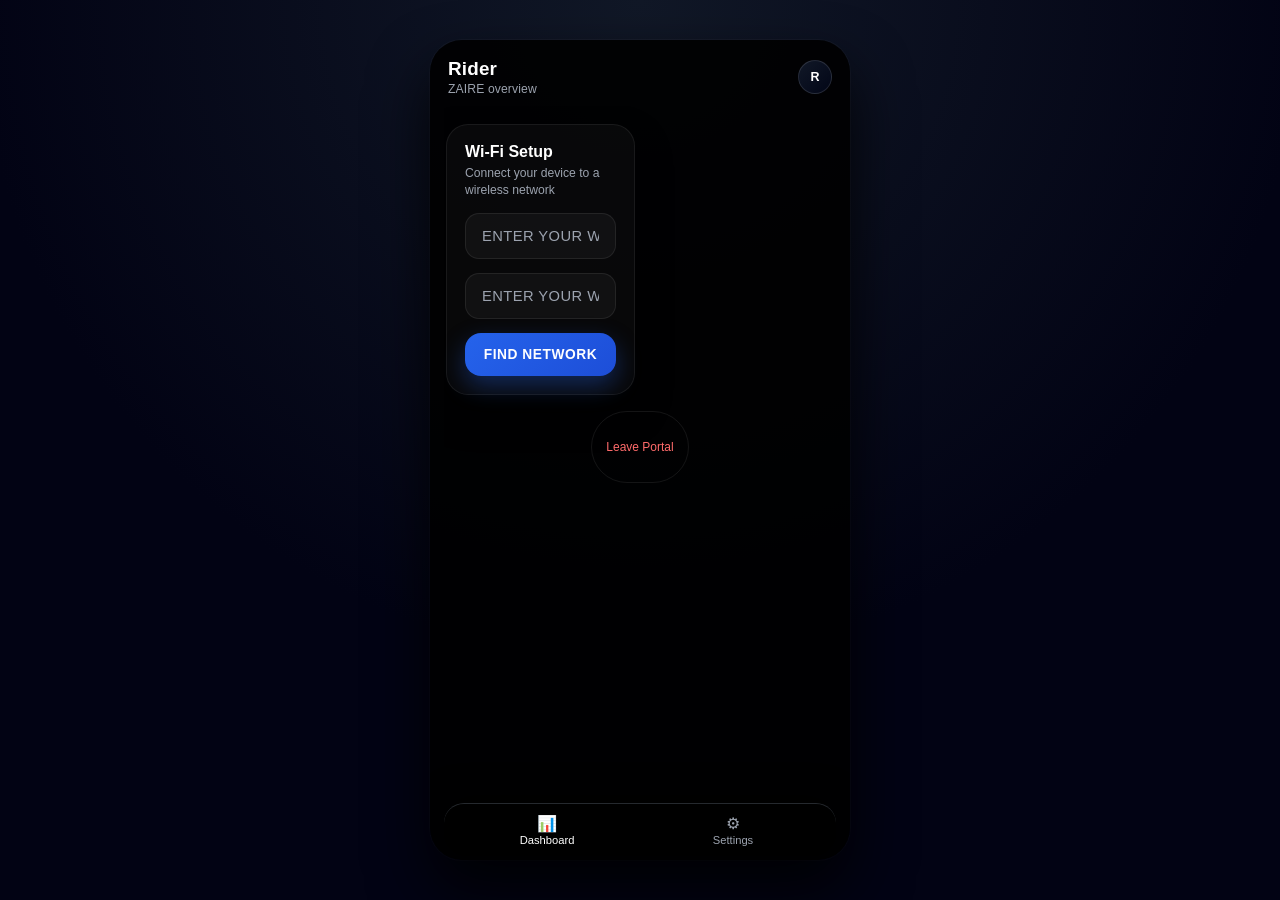
==== spiffs/www/homeScreen.html @ 88163e3a "Add files via upload" ====
<!DOCTYPE html>
<html lang="en">
<head>
  <meta charset="UTF-8" />
  <meta name="viewport" content="width=device-width, initial-scale=1.0" />
  <title>ZAIRE – Dashboard</title>
  <link rel="stylesheet" href="./dashStyle.css" />
</head>
<body>
  <div class="app-shell">

    <!-- CONFIRMATION MODAL -->
    <div class="confirm-overlay hidden" id="confirm-overlay">
      <div class="confirm-panel">
        <div class="confirm-icon" id="confirm-icon">&#9888;</div>
        <div class="confirm-title" id="confirm-title">Are you sure?</div>
        <div class="confirm-subtitle" id="confirm-subtitle"></div>
        <div class="confirm-btns">
          <button class="confirm-btn confirm-btn--cancel" id="confirm-cancel">Cancel</button>
          <button class="confirm-btn confirm-btn--confirm" id="confirm-ok">Confirm</button>
        </div>
      </div>
    </div>

    <!-- HEADER -->
    <header class="dash-header">
      <div class="dash-header-left">
        <div class="dash-username" id="dash-username">Rider</div>
        <div class="dash-subtitle" id="dash-subtitle">ZAIRE overview</div>
      </div>
      <div class="dash-header-right">
        <div class="dash-avatar" id="dash-avatar"><span>R</span></div>
      </div>
    </header>

    <!-- DASHBOARD VIEW -->
    <main class="dash-grid" id="dashboard-view">

    <!-- I COULD HAVE HAD THE USER CHOOSE SOME NETWORK BUT THIS WAS A GIFT SO I DID NOT WANT TO GO TOO IN DEPTH AND HAD OTHER THINGS GOING ON -->
      <div class="wifi-connect-card">

      <div class="wifi-connect-header">
        <div class="wifi-connect-title">Wi-Fi Setup</div>
        <div class="wifi-connect-subtitle">
          Connect your device to a wireless network
        </div>
      </div>

      <input
        type="text"
        class="wifi-input"
        id="dashboard-device-name"
        value=""
        placeholder="ENTER YOUR WIFI ID"
      />

      <input
        type="password"
        class="wifi-input"
        id="dashboard-device-pass"
        value=""
        placeholder="ENTER YOUR WIFI PASSWORD"
      />

      <button class="wifi-btn">
        FIND NETWORK
      </button>

    </div>

      <div class="leave-portal-wrap">
        <button id="leave-portal-btn" class="leave-portal-btn">
          Leave Portal
        </button>
      </div>

    </main>

    <!-- SETTINGS VIEW -->
    <section class="settings-view hidden" id="settings-view">

      <!-- Header: Edit toggle + Save -->
      <div class="settings-header-row">
        <div class="settings-edit-row">
          <label class="toggle-switch">
            <input type="checkbox" id="settings-edit-toggle" />
            <span class="toggle-track"><span class="toggle-thumb"></span></span>
          </label>
          <span class="settings-edit-label">Edit Settings</span>
        </div>
        <button class="settings-save-btn hidden" id="settings-save-btn">
          Save settings
        </button>
      </div>

      <!-- USER / DEVICE -->
      <div class="detail-header" style="margin-top:8px;">
        <div>
          <div class="detail-subtitle">User & Device</div>
        </div>
      </div>

      <div class="settings-name-wrap">
        <input
          type="text"
          class="settings-name-input"
          id="settings-name-input"
          value="RIDER"
          disabled
          placeholder="User name"
        />
      </div>

      <div class="settings-name-wrap">
        <input
          type="text"
          class="settings-name-input"
          id="settings-device-name-input"
          value="ZAIRE"
          disabled
          placeholder="Device name"
        />
      </div>

      <!-- GENERAL SETTINGS -->
      <div class="detail-header" style="margin-top:10px;">
        <div>
          <div class="detail-subtitle">General Preferences</div>
        </div>
      </div>

      <!-- LANGUAGE -->
      <div class="settings-row">
        <span class="settings-label">Language</span>
        <select id="settings-language" class="settings-select" disabled>
          <option style="color:black;" value="ar">Arabic (عربي)</option>
          <option style="color:black;" value="es">Spanish (Español)</option>
          <option style="color:black;" value="en">English</option>
          <option style="color:black;" value="cn">Chinese (中文)</option>
          <option style="color:black;" value="fr">French (Français)</option>
          <option style="color:black;" value="hi">Hindi (हिन्दी)</option>
          <option style="color:black;" value="jp">Japanese (日本語)</option>
          <option style="color:black;" value="kr">Korean (한국어)</option>
          <option style="color:black;" value="pt">Portuguese (Português)</option>
          <option style="color:black;" value="ru">Russian (Русский)</option>
        </select>
      </div>

      <!-- Units -->
      <div class="settings-row">
        <span class="settings-label">Units</span>
        <select id="settings-units" class="settings-select" disabled>
          <option style="color:black;" value="0">Metric</option>
          <option style="color:black;" value="1">Imperial</option>
        </select>
      </div>

      <!-- Theme -->
      <div class="settings-row">
        <span class="settings-label">Theme</span>
        <select id="settings-theme" class="settings-select" disabled>
          <option style="color:black;" value="1">Dark</option>
          <option style="color:black;" value="0">Light</option>
        </select>
      </div>

      <!-- Theme -->
      <div class="settings-row">
        <span class="settings-label">F1</span>
        <select id="settings-f1" class="settings-select" disabled>
          <option style="color:red;" value="1">FERRARI</option>
          <option style="color: orange;" value="0">MCLAREN</option>
        </select>
      </div>

      <!-- DANGER ZONE -->
      <div class="hidden" id="danger-zone-card">

        <!-- PASSCODE -->
        <div class="detail-header" style="margin-top:10px;">
          <div>
            <div class="detail-subtitle">Security</div>
          </div>
        </div>

        <div class="settings-row">
          <span class="settings-label">Change Passcode</span>
          <label class="toggle-switch">
            <input type="checkbox" id="settings-passcode-toggle" disabled />
            <span class="toggle-track"><span class="toggle-thumb"></span></span>
          </label>
        </div>

        <div id="settings-passcode-fields" class="hidden">
          <input
            type="password"
            class="settings-input"
            id="settings-passcode-new"
            placeholder="New passcode"
            maxlength="6"
          />
          <input
            type="password"
            class="settings-input"
            id="settings-passcode-confirm"
            placeholder="Confirm passcode"
            maxlength="6"
          />
          <button class="settings-save-btn" id="settings-passcode-save">
            Save Passcode
          </button>
        </div>

        <div class="detail-header" style="margin-top:16px;">
          <div>
            <div class="detail-subtitle" style="color:#ff6b6b;">Danger Zone</div>
          </div>
        </div>

        <div class="danger-zone-item">
          <div class="danger-zone-text">
            <span class="settings-label settings-label--danger">Restore Defaults</span>
            <div class="settings-row-note">
              Resets system behavior while keeping user name, device name, theme, and units.
            </div>
          </div>
          <button class="settings-danger-btn" id="settings-restore-defaults-btn" disabled>
            Restore
          </button>
        </div>

        <div class="danger-zone-divider"></div>

        <div class="danger-zone-item">
          <div class="danger-zone-text">
            <span class="settings-label settings-label--danger">Factory Reset</span>
            <div class="settings-row-note">
              Erases all saved settings and returns device to first setup.
            </div>
          </div>
          <button class="settings-danger-btn" id="settings-factory-reset-btn" disabled>
            Factory Reset
          </button>
        </div>

      </div>

      <!-- DEVICE INFO -->
      <div class="detail-header" style="margin-top:16px;">
        <div>
          <div class="detail-subtitle">Device Info</div>
        </div>
      </div>

      <div class="settings-row">
        <span class="settings-label">Manufacturer</span>
        <span class="settings-label" id="manufacturer-label">zaire systems</span>
      </div>

      <div class="settings-row">
        <span class="settings-label">Model Name</span>
        <span class="settings-label" id="model-name-label">snowman</span>
      </div>

      <div class="settings-row">
        <span class="settings-label">Firmware Version</span>
        <span class="settings-label" id="firmware-version">v1.0.0</span>
      </div>

      <div class="settings-row">
        <span class="settings-label">Build Date</span>
        <span class="settings-label" id="build-date">2026-04-30</span>
      </div>

      <div class="settings-row">
        <span class="settings-label">Device ID</span>
        <span class="settings-label" id="device-id">ZAIRE-XXXXXX</span>
      </div>

      <div class="settings-row">
        <span class="settings-label">Hardware Rev</span>
        <span class="settings-label" id="hardware-rev">V1.0</span>
      </div>

      <div class="settings-row">
        <span class="settings-label">Bluetooth Version</span>
        <span class="settings-label" id="bluetooth-version">V5.1</span>
      </div>

    </section>

    <!-- BOTTOM NAV -->
    <nav class="dash-nav">
      <button class="nav-item nav-item--active" id="nav-dashboard">
        <span class="nav-icon">&#128202;</span>
        <span class="nav-label">Dashboard</span>
      </button>
      <button class="nav-item" id="nav-settings">
        <span class="nav-icon">&#9881;</span>
        <span class="nav-label">Settings</span>
      </button>
    </nav>

  </div>

  <script src="../globalData.js"></script>
  <script src="./data.js"></script>
</body>
</html>
---- spiffs/www/dashStyle.css ----
/* ---------- BASE ---------- */

:root {
  --zaire-red: #ff2c2c;
  --zaire-blue: #2563eb;
  --bg-main: #020314;
  --bg-elevated: #111827;
  --bg-card: #141414;
  --border-subtle: rgba(255, 255, 255, 0.06);
  --text-main: #ffffff;
  --text-muted: #9ca3af;
}

* {
  box-sizing: border-box;
}

html,
body {
  margin: 0;
  padding: 0;
  height: 100%;
}

body {
  font-family: -apple-system, BlinkMacSystemFont, "SF Pro Text", Arial, sans-serif;
  background: radial-gradient(circle at top, #111827, #020314 60%);
  color: var(--text-main);
  display: flex;
  justify-content: center;
  align-items: center;
}

/* ---------- APP SHELL ---------- */

.app-shell {
  width: 100%;
  max-width: 420px;
  height: 100vh;
  max-height: 820px;
  background: rgba(0, 0, 0, 0.92);
  border-radius: 32px;
  padding: 14px 14px 4px;
  box-shadow:
    0 30px 60px rgba(0, 0, 0, 0.85),
    0 0 0 1px rgba(255, 255, 255, 0.03);
  display: flex;
  flex-direction: column;
  position: relative;
  overflow: hidden;
}

/* ---------- HEADER ---------- */

.dash-header {
  display: flex;
  justify-content: space-between;
  align-items: center;
  padding: 4px 4px 10px;
}

.dash-header-left {
  display: flex;
  flex-direction: column;
  gap: 2px;
}

.dash-username {
  font-size: 1.18rem;
  font-weight: 700;
  letter-spacing: 0.01em;
}

.dash-subtitle {
  font-size: 0.76rem;
  color: var(--text-muted);
  letter-spacing: 0.01em;
}

.dash-header-right {
  display: flex;
  align-items: center;
  gap: 8px;
}

.dash-avatar {
  width: 34px;
  height: 34px;
  border-radius: 999px;
  background: linear-gradient(135deg, #111827, #020617);
  border: 1px solid rgba(255, 255, 255, 0.12);
  display: flex;
  align-items: center;
  justify-content: center;
  font-size: 0.78rem;
  font-weight: 600;
}

/* ---------- GRID ---------- */

.dash-grid {
  flex: 1;
  display: grid;
  grid-template-columns: repeat(2, minmax(0, 1fr));
  grid-auto-rows: minmax(82px, auto);
  gap: 10px;
  padding: 4px 2px 12px;
  overflow-y: auto;
  align-content: start;
}

/* ---------- CARDS ---------- */

.dash-card {
  background: var(--bg-card);
  border-radius: 18px;
  padding: 12px;
  box-shadow: 0 18px 36px rgba(0, 0, 0, 0.7);
  border: 1px solid var(--border-subtle);
  display: flex;
  flex-direction: column;
  justify-content: space-between;
}

.dash-card--hero {
  grid-column: span 2;
  min-height: 150px;
}

.zaire-accent-bg {
  background: radial-gradient(circle at top, #111827, #020617 60%);
  border-color: rgba(37, 99, 235, 0.6);
}

.dash-card-title {
  font-size: 0.8rem;
  color: var(--text-muted);
  margin-bottom: 4px;
}

.dash-card-main {
  font-size: 1.45rem;
  font-weight: 650;
  line-height: 1.05;
}

.dash-card-footer {
  margin-top: 6px;
  font-size: 0.74rem;
  color: var(--text-muted);
}

.dash-card-row {
  display: flex;
  justify-content: space-between;
  align-items: center;
  gap: 10px;
}

.dash-session-pill {
  font-size: 0.78rem;
  padding: 4px 12px;
  border-radius: 999px;
  background: rgba(34, 197, 94, 0.16);
  border: 1px solid rgba(34, 197, 94, 0.75);
  white-space: nowrap;
}

/* ---------- DETAIL VIEWS ---------- */

.settings-view {
  flex: 1;
  padding: 8px 4px 12px;
  display: flex;
  flex-direction: column;
  overflow-y: auto;
}

.detail-header {
  display: flex;
  justify-content: space-between;
  align-items: flex-end;
  margin-bottom: 12px;
  padding: 4px 2px 0;
}

.detail-title {
  font-size: 1rem;
  font-weight: 700;
}

.detail-subtitle {
  color: var(--text-muted);
  font-size: 0.78rem;
}

.detail-stack {
  display: flex;
  flex-direction: column;
  gap: 10px;
}

.detail-card {
  background: var(--bg-card);
  border-radius: 18px;
  padding: 14px;
  box-shadow: 0 18px 36px rgba(0, 0, 0, 0.7);
  border: 1px solid var(--border-subtle);
}

.detail-card-title {
  font-size: 0.76rem;
  color: var(--text-muted);
  margin-bottom: 8px;
}

.detail-card-main {
  font-size: 1.2rem;
  font-weight: 650;
  line-height: 1.1;
}

.detail-card-row {
  display: flex;
  justify-content: space-between;
  gap: 12px;
  margin-top: 8px;
  font-size: 0.86rem;
}

.detail-muted {
  color: var(--text-muted);
}

/* ---------- BOTTOM NAV ---------- */

.dash-nav {
  display: flex;
  justify-content: space-around;
  align-items: center;
  padding: 6px 10px 8px;
  border-top: 1px solid rgba(148, 163, 184, 0.25);
  background: rgba(0, 0, 0, 0.95);
  border-radius: 20px 20px 24px 24px;
  box-shadow: 0 -10px 26px rgba(0, 0, 0, 0.9);
  margin-top: 4px;
}

.nav-item {
  flex: 1;
  background: transparent;
  border: none;
  color: var(--text-muted);
  font-size: 0.7rem;
  padding: 4px 0 2px;
  display: flex;
  flex-direction: column;
  align-items: center;
  gap: 1px;
  cursor: pointer;
}

.nav-item .nav-icon {
  font-size: 1rem;
  color: var(--text-muted);
}

.nav-item--active {
  color: #ffffff;
}

.nav-item--active .nav-icon {
  color: #ffffff;
}

/* ---------- HELPERS ---------- */

.hidden {
  display: none !important;
}

/* ---------- SMALL SCREENS ---------- */

@media (max-width: 380px) {
  .app-shell {
    border-radius: 0;
    max-height: none;
  }

  .dash-grid {
    grid-template-columns: 1fr;
  }

  .dash-card--hero {
    grid-column: span 1;
  }
}

/* ---------- CONFIRM MODAL ---------- */

.confirm-overlay {
  position: absolute;
  inset: 0;
  z-index: 100;
  display: flex;
  align-items: center;
  justify-content: center;
  background: rgba(0, 0, 0, 0.55);
  backdrop-filter: blur(6px);
  -webkit-backdrop-filter: blur(6px);
  border-radius: 32px;
}

.confirm-panel {
  background: rgba(15, 20, 35, 0.72);
  border: 1px solid rgba(255, 255, 255, 0.1);
  backdrop-filter: blur(24px);
  -webkit-backdrop-filter: blur(24px);
  border-radius: 22px;
  padding: 28px 24px 20px;
  width: 84%;
  max-width: 320px;
  text-align: center;
  display: flex;
  flex-direction: column;
  gap: 8px;
}

.confirm-icon {
  font-size: 2rem;
  line-height: 1;
}

.confirm-title {
  font-size: 1rem;
  font-weight: 700;
  margin-top: 4px;
}

.confirm-subtitle {
  font-size: 0.78rem;
  color: var(--text-muted);
  line-height: 1.45;
}

.confirm-btns {
  display: flex;
  gap: 10px;
  margin-top: 12px;
}

.confirm-btn {
  flex: 1;
  padding: 10px;
  border-radius: 12px;
  font-size: 0.82rem;
  font-weight: 700;
  cursor: pointer;
  border: none;
  transition: opacity 0.15s;
}

.confirm-btn--cancel {
  background: rgba(255, 255, 255, 0.07);
  color: var(--text-muted);
  border: 1px solid rgba(255, 255, 255, 0.1);
}

.confirm-btn--confirm {
  background: var(--zaire-blue);
  color: #ffffff;
}

.confirm-btn:hover {
  opacity: 0.82;
}

/* ---------- TOGGLE SWITCH ---------- */

.toggle-switch {
  position: relative;
  display: inline-flex;
  align-items: center;
  cursor: pointer;
}

.toggle-switch input {
  position: absolute;
  opacity: 0;
  width: 0;
  height: 0;
}

.toggle-track {
  width: 38px;
  height: 21px;
  background: rgba(255, 255, 255, 0.1);
  border: 1px solid rgba(255, 255, 255, 0.12);
  border-radius: 999px;
  position: relative;
  transition: background 0.2s, border-color 0.2s;
}

.toggle-switch input:checked + .toggle-track {
  background: var(--zaire-blue);
  border-color: var(--zaire-blue);
}

.toggle-thumb {
  position: absolute;
  top: 2px;
  left: 2px;
  width: 15px;
  height: 15px;
  border-radius: 999px;
  background: #ffffff;
  transition: transform 0.2s ease;
  box-shadow: 0 1px 4px rgba(0,0,0,0.4);
}

.toggle-switch input:checked + .toggle-track .toggle-thumb {
  transform: translateX(17px);
}

/* ---------- SETTINGS ---------- */

.settings-header-row {
  display: flex;
  align-items: center;
  justify-content: space-between;
  padding: 4px 2px 12px;
}

.settings-edit-row {
  display: flex;
  align-items: center;
  gap: 8px;
}

.settings-edit-label {
  font-size: 0.78rem;
  color: var(--text-muted);
  letter-spacing: 0.04em;
}

.settings-save-btn {
  background: transparent;
  border: none;
  color: var(--zaire-blue);
  font-size: 0.82rem;
  font-weight: 700;
  cursor: pointer;
  letter-spacing: 0.01em;
  padding: 0;
  transition: opacity 0.15s;
}

.settings-save-btn:hover {
  opacity: 0.75;
}

.settings-name-wrap {
  padding: 0 2px;
}

.settings-name-input {
  width: 100%;
  background: rgba(255, 255, 255, 0.03);
  border: 1px solid rgba(255, 255, 255, 0.07);
  border-radius: 14px;
  padding: 14px 18px;
  font-size: 1.9rem;
  font-weight: 700;
  color: var(--text-main);
  letter-spacing: 0.04em;
  font-family: inherit;
  outline: none;
  transition: border-color 0.2s, background 0.2s;
  cursor: default;
  margin-top: 10px;
}

.settings-name-input:disabled {
  color: var(--text-main);
  opacity: 1;
  -webkit-text-fill-color: var(--text-main);
}

.settings-name-input--active {
  background: rgba(37, 99, 235, 0.07);
  border-color: rgba(37, 99, 235, 0.5);
  cursor: text;
}

.settings-name-input--active:focus {
  border-color: var(--zaire-blue);
  background: rgba(37, 99, 235, 0.1);
}

/* ---------- SETTINGS ROWS ---------- */

.settings-row {
  margin: 10px 2px 0;
  background: rgba(255, 255, 255, 0.03);
  border: 1px solid rgba(255, 255, 255, 0.07);
  border-radius: 14px;
  padding: 12px 14px;
  display: flex;
  align-items: center;
  justify-content: space-between;
  gap: 14px;
}

.settings-label {
  font-size: 0.82rem;
  color: var(--text-muted);
  letter-spacing: 0.02em;
}

/* ---------- SETTINGS SELECT ---------- */

.settings-select {
  min-width: 120px;
  background: rgba(5, 8, 22, 0.95);
  border: 1px solid rgba(37, 99, 235, 0.35);
  border-radius: 12px;
  padding: 8px 10px;
  color: var(--text-main);
  font-size: 0.82rem;
  font-family: inherit;
  outline: none;
}

.settings-select:disabled {
  opacity: 0.55;
  cursor: default;
}

.settings-select:not(:disabled) {
  cursor: pointer;
  background: rgba(37, 99, 235, 0.07);
  border-color: rgba(37, 99, 235, 0.55);
}

/* ---------- SETTINGS INPUTS ---------- */

.settings-input {
  width: calc(100% - 4px);
  margin: 10px 2px 0;
  background: rgba(255, 255, 255, 0.03);
  border: 1px solid rgba(255, 255, 255, 0.07);
  border-radius: 14px;
  padding: 12px 14px;
  color: var(--text-main);
  font-size: 0.95rem;
  font-family: inherit;
  outline: none;
  transition: border-color 0.2s, background 0.2s;
}

.settings-input:focus {
  border-color: var(--zaire-blue);
  background: rgba(37, 99, 235, 0.08);
}

.settings-input::placeholder {
  color: var(--text-muted);
}

/* ---------- PASSCODE AREA ---------- */

#settings-passcode-fields {
  margin-top: 4px;
  padding: 0 0 4px;
}

#settings-passcode-save {
  display: block;
  margin: 12px 2px 0 auto;
  color: var(--zaire-blue);
}

/* ---------- LEAVE PORTAL ---------- */

.leave-portal-wrap {
  grid-column: span 2;
  display: flex;
  justify-content: center;
  margin-top: 6px;
  padding-bottom: 4px;
}

.leave-portal-btn {
  background: transparent;
  border: 1px solid rgba(255, 255, 255, 0.08);
  color: #ff6b6b;
  font-size: 0.75rem;
  padding: 8px 14px;
  border-radius: 999px;
  cursor: pointer;
  transition: all 0.15s ease;
}

.leave-portal-btn:hover {
  color: #ffffff;
  border-color: rgba(255, 255, 255, 0.2);
  background: rgba(255, 255, 255, 0.04);
}

/* ---------- DANGER ZONE ---------- */

.settings-row--danger {
  border-color: rgba(255, 44, 44, 0.28);
  background: rgba(255, 44, 44, 0.055);
}

.settings-label--danger {
  color: #ff6b6b;
  font-weight: 700;
}

.settings-row-note {
  margin-top: 4px;
  font-size: 0.72rem;
  color: var(--text-muted);
  line-height: 1.35;
}

.danger-zone-item {
  display: flex;
  align-items: center;
  justify-content: space-between;
  gap: 12px;
  margin: 10px 2px 0;
  background: rgba(255, 44, 44, 0.055);
  border: 1px solid rgba(255, 44, 44, 0.28);
  border-radius: 14px;
  padding: 12px 14px;
}

.danger-zone-text {
  display: flex;
  flex-direction: column;
  gap: 2px;
}

.danger-zone-divider {
  height: 1px;
  background: rgba(255, 44, 44, 0.15);
  margin: 6px 2px 0;
}

.settings-danger-btn {
  background: rgba(255, 44, 44, 0.14);
  border: 1px solid rgba(255, 44, 44, 0.45);
  color: #ff6b6b;
  border-radius: 999px;
  padding: 8px 14px;
  font-size: 0.76rem;
  font-weight: 700;
  cursor: pointer;
  white-space: nowrap;
}

.settings-danger-btn:disabled {
  opacity: 0.4;
  cursor: not-allowed;
}

.settings-danger-btn:not(:disabled):hover {
  background: rgba(255, 44, 44, 0.24);
  color: #ff2c2c;
}

/* ---------- WIFI SETUP CARD ---------- */

.wifi-connect-card {
  margin-top: 14px;
  background: rgba(255, 255, 255, 0.03);
  border: 1px solid rgba(255, 255, 255, 0.07);
  border-radius: 22px;
  padding: 18px;
  display: flex;
  flex-direction: column;
  gap: 14px;
  box-shadow: 0 18px 36px rgba(0, 0, 0, 0.45);
}

.wifi-connect-header {
  display: flex;
  flex-direction: column;
  gap: 4px;
}

.wifi-connect-title {
  font-size: 1rem;
  font-weight: 700;
  color: var(--text-main);
}

.wifi-connect-subtitle {
  font-size: 0.76rem;
  color: var(--text-muted);
  line-height: 1.4;
}

.wifi-input {
  width: 100%;
  background: rgba(255, 255, 255, 0.04);
  border: 1px solid rgba(255, 255, 255, 0.08);
  border-radius: 14px;
  padding: 14px 16px;
  color: var(--text-main);
  font-size: 0.92rem;
  font-family: inherit;
  outline: none;
  transition:
    border-color 0.2s ease,
    background 0.2s ease,
    transform 0.12s ease;
}

.wifi-input::placeholder {
  color: var(--text-muted);
  letter-spacing: 0.03em;
}

.wifi-input:focus {
  border-color: rgba(37, 99, 235, 0.75);
  background: rgba(37, 99, 235, 0.08);
  transform: scale(1.01);
}

.wifi-btn {
  width: 100%;
  border: none;
  border-radius: 16px;
  padding: 14px 16px;
  background: linear-gradient(
    135deg,
    #2563eb,
    #1d4ed8
  );
  color: white;
  font-size: 0.86rem;
  font-weight: 700;
  letter-spacing: 0.04em;
  cursor: pointer;
  transition:
    transform 0.15s ease,
    opacity 0.15s ease,
    box-shadow 0.2s ease;
  box-shadow:
    0 10px 24px rgba(37, 99, 235, 0.35);
}

.wifi-btn:hover {
  transform: translateY(-1px);
  opacity: 0.95;
}

.wifi-btn:active {
  transform: scale(0.98);
}
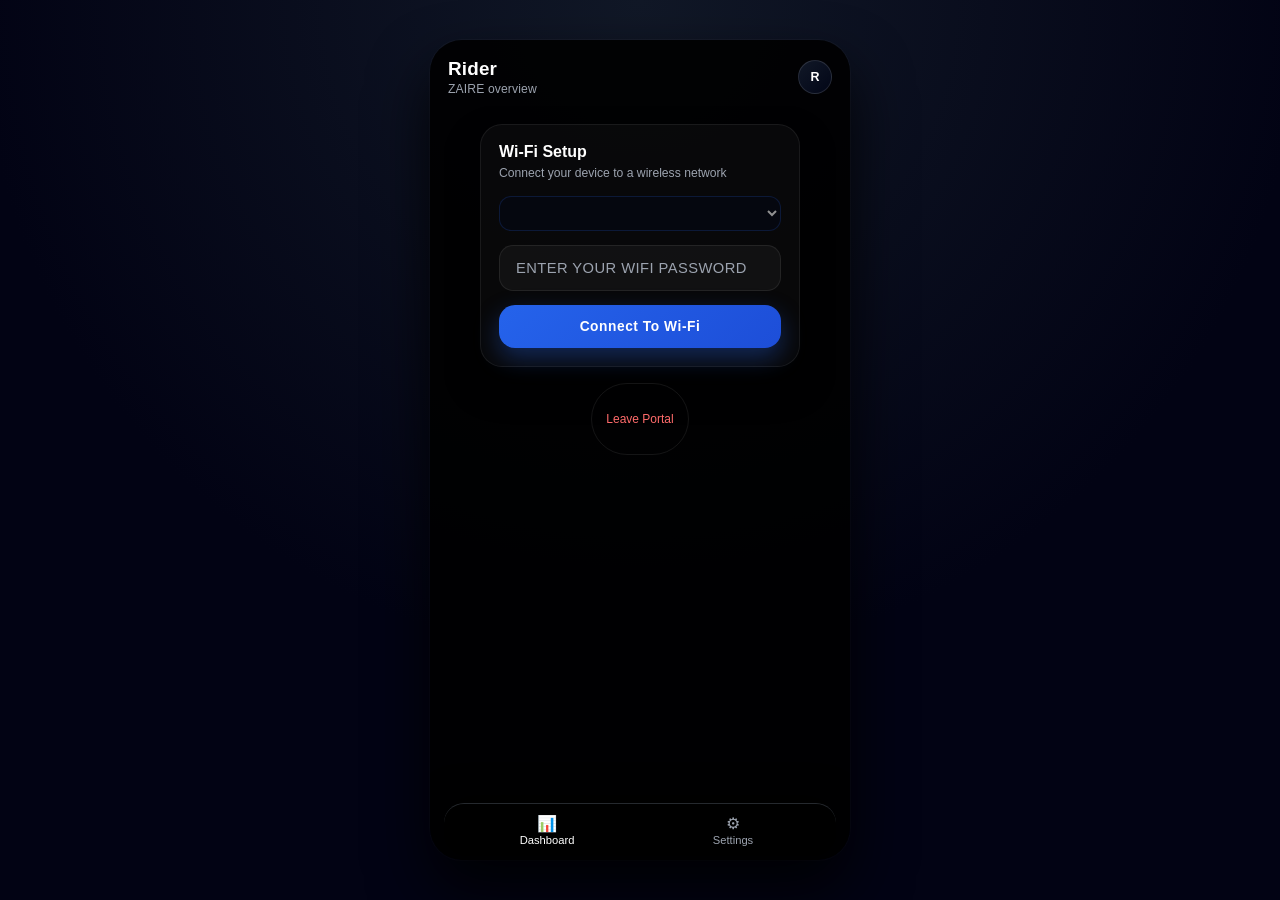
==== commit ee34bdfc: "Add files via upload" ====
--- a/spiffs/www/homeScreen.html
+++ b/spiffs/www/homeScreen.html
@@ -39,42 +39,38 @@
     <!-- I COULD HAVE HAD THE USER CHOOSE SOME NETWORK BUT THIS WAS A GIFT SO I DID NOT WANT TO GO TOO IN DEPTH AND HAD OTHER THINGS GOING ON -->
       <div class="wifi-connect-card">
 
-      <div class="wifi-connect-header">
-        <div class="wifi-connect-title">Wi-Fi Setup</div>
-        <div class="wifi-connect-subtitle">
-          Connect your device to a wireless network
-        </div>
-      </div>
-
-      <input
-        type="text"
-        class="wifi-input"
-        id="dashboard-device-name"
-        value=""
-        placeholder="ENTER YOUR WIFI ID"
-      />
-
-      <input
-        type="password"
-        class="wifi-input"
-        id="dashboard-device-pass"
-        value=""
-        placeholder="ENTER YOUR WIFI PASSWORD"
-      />
-
-      <button class="wifi-btn">
-        FIND NETWORK
+          <div class="wifi-connect-header">
+            <div class="wifi-connect-title">Wi-Fi Setup</div>
+            <div class="wifi-connect-subtitle">
+              Connect your device to a wireless network
+            </div>
+          </div>
+
+          <select id="dashboard-device-wifi" class="settings-select" disabled>
+        </select>
+
+        <input
+          disabled
+          type="password"
+          class="wifi-input"
+          id="dashboard-device-pass"
+          value=""
+          placeholder="ENTER YOUR WIFI PASSWORD"
+        />
+
+        <button class="wifi-btn" id="wifi-btn" disabled>
+          Connect To Wi-Fi
+        </button>
+
+      </div>
+
+    <div class="leave-portal-wrap">
+      <button id="leave-portal-btn" class="leave-portal-btn">
+        Leave Portal
       </button>
-
     </div>
 
-      <div class="leave-portal-wrap">
-        <button id="leave-portal-btn" class="leave-portal-btn">
-          Leave Portal
-        </button>
-      </div>
-
-    </main>
+  </main>
 
     <!-- SETTINGS VIEW -->
     <section class="settings-view hidden" id="settings-view">
@@ -254,12 +250,12 @@
 
       <div class="settings-row">
         <span class="settings-label">Manufacturer</span>
-        <span class="settings-label" id="manufacturer-label">zaire systems</span>
+        <span class="settings-label" id="manufacturer-label">WHO KNOWS</span>
       </div>
 
       <div class="settings-row">
         <span class="settings-label">Model Name</span>
-        <span class="settings-label" id="model-name-label">snowman</span>
+        <span class="settings-label" id="model-name-label">IDK WHY THIS IS HERE</span>
       </div>
 
       <div class="settings-row">
@@ -269,12 +265,12 @@
 
       <div class="settings-row">
         <span class="settings-label">Build Date</span>
-        <span class="settings-label" id="build-date">2026-04-30</span>
+        <span class="settings-label" id="build-date">2026-05-10</span>
       </div>
 
       <div class="settings-row">
         <span class="settings-label">Device ID</span>
-        <span class="settings-label" id="device-id">ZAIRE-XXXXXX</span>
+        <span class="settings-label" id="device-id">ORBIT-051026001</span>
       </div>
 
       <div class="settings-row">
@@ -284,7 +280,7 @@
 
       <div class="settings-row">
         <span class="settings-label">Bluetooth Version</span>
-        <span class="settings-label" id="bluetooth-version">V5.1</span>
+        <span class="settings-label" id="bluetooth-version">V4.2</span>
       </div>
 
     </section>
--- a/spiffs/www/dashStyle.css
+++ b/spiffs/www/dashStyle.css
@@ -529,6 +529,7 @@
   font-size: 0.82rem;
   font-family: inherit;
   outline: none;
+  align-items: center;
 }
 
 .settings-select:disabled {
@@ -684,6 +685,10 @@
   flex-direction: column;
   gap: 14px;
   box-shadow: 0 18px 36px rgba(0, 0, 0, 0.45);
+  grid-column: span 2;
+  justify-self: center;
+  width: 100%;
+  max-width: 320px;
 }
 
 .wifi-connect-header {
